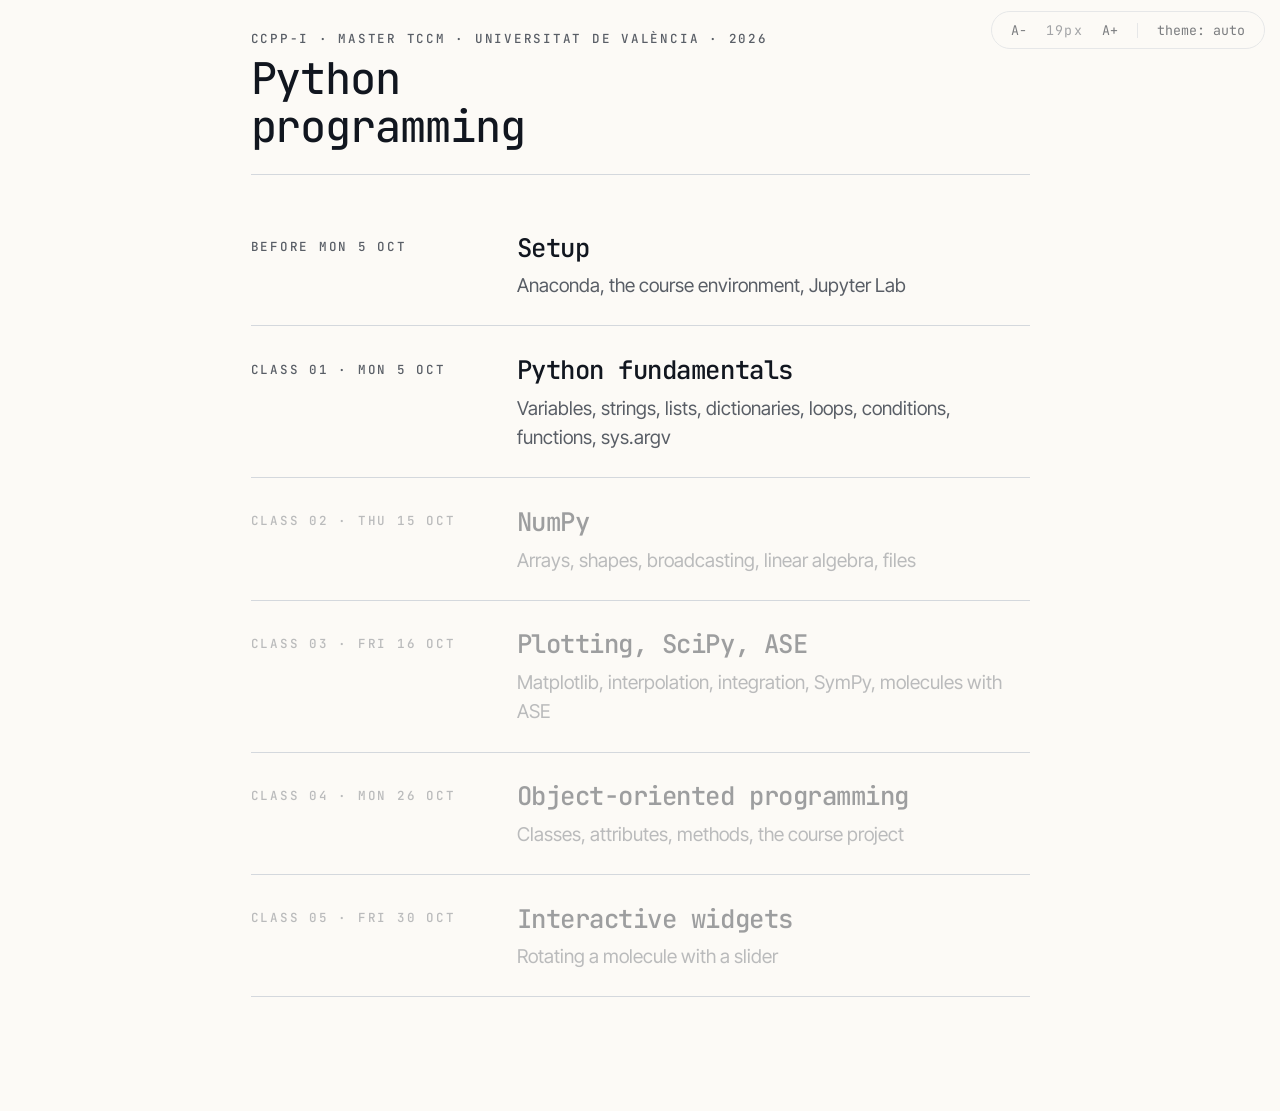
==== index.html @ 079d5b78 "CCPP-I course site: index, setup, class 1 explainer Co-Authored-By: Claude Opus 5.5 <noreply@anthrop" ====
<!doctype html>
<html lang="en">
<head>
<meta charset="utf-8">
<meta name="viewport" content="width=device-width, initial-scale=1">
<title>Python Programming Course</title>
<meta name="description" content="CCPP-I Python programming course, Master TCCM, Universitat de València: setup and class explainers.">
<link rel="preconnect" href="https://fonts.googleapis.com">
<link rel="preconnect" href="https://fonts.gstatic.com" crossorigin>
<link rel="stylesheet" href="https://fonts.googleapis.com/css2?family=Inter+Tight:wght@400;500;600&family=JetBrains+Mono:wght@400;500;600&display=swap">
<link rel="stylesheet" href="course.css">
<script src="course.js"></script>
</head>
<body>
<div class="toolbar">
  <button id="fs-minus" type="button" title="Smaller text">A−</button><span class="fs" id="fs-size">19px</span><button id="fs-plus" type="button" title="Larger text">A+</button>
  <span class="sep"></span>
  <button id="theme" type="button">theme: auto</button>
</div>

<main class="narrow">
<header class="doc">
  <div class="caption">CCPP-I · Master TCCM · Universitat de València · 2026</div>
  <h1>Python programming</h1>
</header>
<ul class="toc">
  <li><a href="setup.html"><span class="caption when">Before Mon 5 Oct</span><span class="title">Setup</span><span class="what">Anaconda, the course environment, Jupyter Lab</span></a></li>
  <li><a href="01_basics.html"><span class="caption when">Class 01 · Mon 5 Oct</span><span class="title">Python fundamentals</span><span class="what">Variables, strings, lists, dictionaries, loops, conditions, functions, sys.argv</span></a></li>
  <li><span class="soon" aria-disabled="true"><span class="caption when">Class 02 · Thu 15 Oct</span><span class="title">NumPy</span><span class="what">Arrays, shapes, broadcasting, linear algebra, files</span></span></li>
  <li><span class="soon" aria-disabled="true"><span class="caption when">Class 03 · Fri 16 Oct</span><span class="title">Plotting, SciPy, ASE</span><span class="what">Matplotlib, interpolation, integration, SymPy, molecules with ASE</span></span></li>
  <li><span class="soon" aria-disabled="true"><span class="caption when">Class 04 · Mon 26 Oct</span><span class="title">Object-oriented programming</span><span class="what">Classes, attributes, methods, the course project</span></span></li>
  <li><span class="soon" aria-disabled="true"><span class="caption when">Class 05 · Fri 30 Oct</span><span class="title">Interactive widgets</span><span class="what">Rotating a molecule with a slider</span></span></li>
</ul>
</main>
</body>
</html>
---- course.css ----
/* CCPP-I explainers: shared design. Projector-first: large type, one concept per section. */
/* Palette and type follow the IFFLab site (ifflab_web/assets/css/main.css): warm paper, blue-black ink,
   scientific teal, JetBrains Mono headings, Inter Tight body. */
:root {
  --sans: "Inter Tight", ui-sans-serif, system-ui, -apple-system, "Segoe UI", Roboto, sans-serif;
  --mono: "JetBrains Mono", ui-monospace, "SF Mono", Menlo, Consolas, monospace;
  --bg: oklch(0.985 0.006 85);
  --fg: oklch(0.20 0.02 260);
  --muted: oklch(0.48 0.015 260);
  --accent: oklch(0.52 0.12 200);
  --accent-bg: oklch(0.94 0.035 200);
  --border: oklch(0.88 0.008 260);
  --code-bg: oklch(0.955 0.006 260);
  --sel: #ffe08a;
  --sel-fg: oklch(0.20 0.02 260);
  --ok: #15803d;
  --bad: #c5221f;
  --bad-bg: #fce8e6;
  --badge-fg: #ffffff;
  --kw: oklch(0.50 0.20 295);
  --str: oklch(0.48 0.16 145);
  --num: oklch(0.55 0.18 40);
  --cmt: oklch(0.55 0.02 260);
  --fn: oklch(0.50 0.18 240);
  --c1: #fde2e4; --c2: #d7f0e2; --c3: #dbe8ff; --c4: #fff1c2;
  color-scheme: light;
}
@media (prefers-color-scheme: dark) {
  :root:not([data-theme="light"]) {
    --bg: oklch(0.145 0.015 260); --fg: oklch(0.94 0.008 85); --muted: oklch(0.65 0.015 260);
    --accent: oklch(0.72 0.09 200); --accent-bg: oklch(0.26 0.04 200);
    --border: oklch(0.27 0.012 260); --code-bg: oklch(0.19 0.014 260); --sel: #8a6d00; --sel-fg: #ffffff;
    --ok: #6ecf86; --bad: #f28b82; --bad-bg: #3a1d1b; --badge-fg: oklch(0.145 0.015 260);
    --kw: oklch(0.78 0.16 320); --str: oklch(0.78 0.14 145); --num: oklch(0.80 0.15 65); --cmt: oklch(0.62 0.02 260); --fn: oklch(0.78 0.14 240);
    --c1: #5a2a30; --c2: #214a33; --c3: #233b66; --c4: #5a4a10;
    color-scheme: dark;
  }
}
:root[data-theme="dark"] {
  --bg: oklch(0.145 0.015 260); --fg: oklch(0.94 0.008 85); --muted: oklch(0.65 0.015 260);
  --accent: oklch(0.72 0.09 200); --accent-bg: oklch(0.26 0.04 200);
  --border: oklch(0.27 0.012 260); --code-bg: oklch(0.19 0.014 260); --sel: #8a6d00; --sel-fg: #ffffff;
  --ok: #6ecf86; --bad: #f28b82; --bad-bg: #3a1d1b; --badge-fg: oklch(0.145 0.015 260);
  --kw: oklch(0.78 0.16 320); --str: oklch(0.78 0.14 145); --num: oklch(0.80 0.15 65); --cmt: oklch(0.62 0.02 260); --fn: oklch(0.78 0.14 240);
  --c1: #5a2a30; --c2: #214a33; --c3: #233b66; --c4: #5a4a10;
  color-scheme: dark;
}

* { box-sizing: border-box; }
html { scroll-behavior: smooth; font-size: 19px; }
body {
  margin: 0;
  background: var(--bg);
  color: var(--fg);
  font: 1rem/1.55 var(--sans);
  -webkit-font-smoothing: antialiased;
}
a { color: var(--accent); text-underline-offset: 3px; }
::selection { background: var(--accent); color: var(--bg); }
h1, h2 { font-family: var(--mono); font-weight: 500; letter-spacing: -0.018em; }
/* "§ 01" mono caption: the IFFLab signature label */
.caption, .out .label, .state .label, .card h4 { font-family: var(--mono); font-size: .66rem; letter-spacing: .14em; text-transform: uppercase; color: var(--muted); font-weight: 500; }
code, pre, .mono { font-family: var(--mono); }
/* students must see the characters they type: no != → ≠ ligatures */
* { font-variant-ligatures: none; }
code { background: var(--code-bg); padding: .05em .35em; border-radius: 4px; font-size: .92em; }
.muted { color: var(--muted); }

/* layout: single column + fixed toolbar */
.toolbar {
  position: fixed; top: .6rem; right: .8rem; z-index: 10;
  display: flex; gap: .4rem; align-items: center;
  background: var(--bg); border: 1px solid var(--border); border-radius: 999px; padding: .2rem .4rem;
  font-family: var(--mono); font-size: .7rem; letter-spacing: .1em; text-transform: uppercase;
  opacity: .55; transition: opacity .15s;
}
.toolbar:hover { opacity: 1; }
.toolbar button {
  background: none; color: var(--fg); border: 0; border-radius: 999px; padding: .2rem .6rem;
  font: inherit; cursor: pointer;
}
.toolbar button:hover { color: var(--accent); background: var(--accent-bg); }
.toolbar .sep { width: 1px; height: 1.1em; background: var(--border); }
.toolbar select {
  font: inherit; text-transform: none; letter-spacing: 0; color: var(--fg); background: var(--bg); border: 0; border-radius: 999px;
  padding: .2rem .4rem; max-width: 12rem; cursor: pointer;
}
.toolbar select:hover { color: var(--accent); background: var(--accent-bg); }
.toolbar .fs { font-family: var(--mono); text-transform: none; color: var(--muted); min-width: 2.2em; text-align: center; }
kbd { font: inherit; font-size: .85em; border: 1px solid var(--border); border-bottom-width: 2px; border-radius: 4px; padding: 0 .35em; }

main { max-width: 66rem; margin: 0 auto; padding: 1.5rem 2.5rem 6rem; }
header.doc { padding-bottom: 1rem; border-bottom: 1px solid var(--border); margin-bottom: 1rem; }
header.doc h1 { font-size: 2.3rem; font-weight: 450; letter-spacing: -0.025em; margin: .3rem 0 .3rem; line-height: 1.1; }
header.doc p { margin: 0; color: var(--muted); }
header.doc .keys { font-size: .75rem; margin-top: .4rem; }

section.step { padding: 2.2rem 0 2.6rem; border-bottom: 1px solid var(--border); scroll-margin-top: 1rem; }
section.step:last-child { border-bottom: 0; }
main { counter-reset: sec; }
section.step h2 { font-size: 1.45rem; margin: 0 0 .5rem; line-height: 1.25; }
@media (max-width: 110rem) { header.doc h1, section.step h2, section.pause h2 { padding-right: 21rem; } }
section.step h2::before { counter-increment: sec; content: "§ " counter(sec, decimal-leading-zero); display: block; margin-bottom: .35rem; font-size: .66rem; letter-spacing: .14em; color: var(--accent); font-weight: 500; }
section.step h2 code { font-size: .9em; }
section.step h3 { font-size: 1.05rem; margin: 1.4rem 0 .4rem; color: var(--muted); font-weight: 600; }
section.step p { margin: .3rem 0 .8rem; max-width: 62ch; }
section.step p.lead { color: var(--muted); }

section.pause { padding: 1.6rem 0 2rem; border-bottom: 1px solid var(--border); scroll-margin-top: 1rem; }
section.pause .phead { display: flex; align-items: center; gap: .8rem; flex-wrap: wrap; margin-bottom: .6rem; }
section.pause .mark { font-size: 1.5rem; }
section.pause h2 { font-size: 1.3rem; margin: 0; }
section.pause .phead .muted { font-size: .85rem; }
section.pause .ex { border-left: 3px solid var(--accent); padding: .2rem 0 .2rem 1.1rem; margin: .8rem 0; }
section.pause .ex h3 { font-size: 1rem; margin: 0 0 .3rem; font-weight: 600; }
section.pause .ex p, section.pause .ex li { max-width: 70ch; margin: .25rem 0; }
section.pause .ex ol { margin: .2rem 0 .4rem; padding-left: 1.4rem; }
section.pause .ex pre.code { margin: .4rem 0 .6rem; }
section.pause .ex pre.out { margin: .3rem 0 .4rem; }

/* code blocks */
pre.code {
  background: var(--code-bg); border: 1px solid var(--border); border-radius: 8px;
  padding: .7rem 1rem; margin: .6rem 0 .8rem; line-height: 1.5; overflow-x: auto; font-size: .95rem;
  white-space: pre; tab-size: 4;
}
pre.code .ln { display: inline-block; width: 2em; color: var(--muted); text-align: right; margin-right: 1em; user-select: none; font-size: .8em; }
pre.code .line { display: block; padding: 0 .4rem; margin: 0 -.4rem; border-radius: 4px; }
pre.code .line.cur { background: var(--sel); color: var(--sel-fg); }
pre.code .line.cur .kw, pre.code .line.cur .str, pre.code .line.cur .num, pre.code .line.cur .cmt, pre.code .line.cur .fn, pre.code .line.cur .ln { color: inherit; }
.kw { color: var(--kw); } .str { color: var(--str); } .num { color: var(--num); } .cmt { color: var(--cmt); font-style: italic; } .fn { color: var(--fn); }
pre.out, .out {
  font-family: var(--mono); font-size: .85rem;
  background: none; border-left: 3px solid var(--border); padding: .2rem .8rem; margin: .2rem 0 .6rem; white-space: pre-wrap; min-height: 1.4em;
}
.out .err { color: var(--bad); }
.out .label, .state .label { display: block; line-height: 1.6; }

/* generic visualization area */
.viz { display: grid; gap: 1rem; margin: .8rem 0; }
.viz.cols { grid-template-columns: minmax(0, 1.2fr) minmax(0, 1fr); align-items: start; }
.viz.cols3 { grid-template-columns: repeat(3, minmax(0, 1fr)); }
.viz.cols.loopvs { grid-template-columns: minmax(0, 2fr) minmax(0, 3fr); }
pre.code.wrap { white-space: pre-wrap; overflow-wrap: anywhere; }
.card { border: 1px solid var(--border); border-radius: 8px; padding: .8rem 1rem; }
.card h4 { margin: 0 0 .4rem; }

/* controls */
.controls { display: flex; flex-wrap: wrap; gap: .6rem 1.2rem; align-items: center; margin: .4rem 0; font-size: .9rem; }
.controls label { display: inline-flex; align-items: center; gap: .5rem; }
.controls label output, .controls .val { font-family: var(--mono); min-width: 2.5ch; color: var(--accent); }
input[type=range] { accent-color: var(--accent); width: 9rem; }
.controls label.off { color: var(--muted); }
.controls label.off output, .controls label.off input[type=range] { opacity: .35; }
.controls label.off output { color: var(--muted); }
input[type=checkbox] { accent-color: var(--accent); margin: 0; }
select, input[type=text] { font: inherit; font-size: .9rem; color: var(--fg); background: var(--bg); border: 1px solid var(--border); border-radius: 6px; padding: .2rem .5rem; }
input.mono { font-family: var(--mono); }
button.btn, .ops button {
  font: inherit; font-size: .85rem; color: var(--fg); background: var(--bg); border: 1px solid var(--border);
  border-radius: 6px; padding: .25rem .7rem; cursor: pointer;
}
button.btn:hover, .ops button:hover { border-color: var(--accent); color: var(--accent); }
button.btn:disabled { opacity: .4; cursor: default; }
.seg { display: inline-flex; border: 1px solid var(--border); border-radius: 6px; overflow: hidden; }
.seg button { font: inherit; font-size: .85rem; border: 0; background: none; color: var(--fg); padding: .25rem .7rem; cursor: pointer; }
.seg button + button { border-left: 1px solid var(--border); }
.seg button.on { background: var(--accent); color: var(--bg); }

/* cells: characters, list items, argv words */
.cells { display: flex; flex-wrap: wrap; gap: .3rem; align-items: flex-end; }
.cellcol { display: grid; grid-template-rows: auto auto auto; justify-items: center; gap: .15rem; }
.cell {
  font-family: var(--mono); font-size: 1.05rem;
  min-width: 2.4em; height: 2.4em; padding: 0 .5em; display: grid; place-items: center;
  border: 1px solid var(--border); border-radius: 6px; background: var(--code-bg); position: relative;
  transition: background .15s, transform .15s;
}
.cell.sel { background: var(--sel); color: var(--sel-fg); border-color: transparent; }
.cell.dim { opacity: .35; }
.cell.bad { border-color: var(--bad); color: var(--bad); border-style: dashed; }
.cell.new { outline: 2px solid var(--ok); outline-offset: 1px; }
.cell.ghost { border-style: dashed; background: none; color: var(--muted); }
.cell .ord { position: absolute; top: -.6em; right: -.4em; background: var(--accent); color: var(--bg); font-size: .6rem; border-radius: 999px; padding: 0 .4em; line-height: 1.5; }
.idx { font-family: var(--mono); font-size: .72rem; color: var(--muted); }
.idx.neg { color: var(--muted); opacity: .75; }
.idx.hot { color: var(--accent); font-weight: 600; opacity: 1; }
.bracket { font-family: var(--mono); font-size: 1.4rem; color: var(--muted); align-self: center; }

/* result line */
.result { font-family: var(--mono); font-size: 1rem; margin: .6rem 0 0; white-space: pre-wrap; }
.result .arrow { color: var(--muted); margin: 0 .5em; }
.result .err { color: var(--bad); }

/* tracer */
.tracer { display: grid; grid-template-columns: minmax(0, 1.15fr) minmax(0, 1fr); gap: 1rem; align-items: start; }
.tracer pre.code { margin: 0; }
.tracer .side { display: grid; gap: .7rem; }
.state { border: 1px solid var(--border); border-radius: 8px; padding: .6rem .8rem; }
.state .frame { margin-bottom: .5rem; }
.state .frame:last-child { margin-bottom: 0; }
.state .frame.fn { border-left: 3px solid var(--accent); padding-left: .6rem; margin-left: .2rem; }
.state .frame .fname { font-size: .72rem; color: var(--accent); font-family: var(--mono); }
.state .vars { display: flex; flex-wrap: wrap; gap: .35rem .6rem; margin-top: .2rem; }
.state .var { font-family: var(--mono); font-size: .9rem; background: var(--code-bg); border-radius: 6px; padding: .1em .5em; border: 1px solid transparent; }
.state .var.changed { border-color: var(--accent); background: var(--accent-bg); }
.state .var.ret { color: var(--ok); }
.state .empty { color: var(--muted); font-size: .85rem; }
.tracer .left { display: grid; gap: .6rem; align-content: start; }
.tracer .ctl { display: flex; align-items: center; gap: .4rem; font-size: .85rem; flex-wrap: wrap; }
.tracer .ctl .pos { color: var(--muted); font-family: var(--mono); margin-left: .4rem; }
.tracer .ctl .note { flex-basis: 100%; color: var(--fg); font-size: .9rem; min-height: 1.4em; }
.tracer .ctl .note:empty { display: none; }

/* names -> objects diagram */
.objdiag { position: relative; display: grid; grid-template-columns: auto 1fr; gap: 4.5rem; align-items: start; min-height: 6rem; }
.objdiag .names, .objdiag .objs { display: grid; gap: .6rem; }
.objdiag .name { font-family: var(--mono); border: 1px solid var(--border); border-radius: 6px; padding: .2rem .7rem; background: var(--bg); justify-self: start; }
.objdiag .obj { font-family: var(--mono); border: 1px solid var(--accent); border-radius: 8px; padding: .3rem .8rem; background: var(--accent-bg); justify-self: start; position: relative; }
.objdiag .obj .otype { position: absolute; top: -.75em; left: .6em; font-size: .6rem; background: var(--bg); color: var(--accent); padding: 0 .3em; font-family: inherit; }
.objdiag .obj.changed { outline: 2px solid var(--ok); }
.objdiag svg { position: absolute; inset: 0; width: 100%; height: 100%; pointer-events: none; overflow: visible; }
.objdiag svg path { fill: none; stroke: var(--muted); stroke-width: 1.5; }
.objdiag svg path.hot { stroke: var(--accent); stroke-width: 2; }

/* ops widget */
.ops { display: grid; gap: .3rem; align-content: start; }
.ops button { text-align: left; font-family: var(--mono); font-size: .9rem; white-space: pre-wrap; }
.ops button.on { border-color: var(--accent); background: var(--accent-bg); }
.ops button.done { color: var(--muted); }

/* dict */
.dict { display: grid; grid-template-columns: auto auto 1fr; gap: .35rem .8rem; align-items: center; font-family: var(--mono); font-size: .95rem; }
.dict .k, .dict .v { border: 1px solid var(--border); border-radius: 6px; padding: .15rem .6rem; background: var(--code-bg); justify-self: start; }
.dict .k { color: var(--str); }
.dict .ar { color: var(--muted); }
.dict .k.sel, .dict .v.sel { background: var(--sel); color: var(--sel-fg); border-color: transparent; }
.dict .k.new, .dict .v.new { outline: 2px solid var(--ok); }
.dict .k.gone, .dict .v.gone { opacity: .3; text-decoration: line-through; }

/* tooltips / hover reveals */
[data-tip] { position: relative; border-bottom: 1px dotted var(--accent); cursor: help; }
[data-tip]:hover::after {
  content: attr(data-tip); position: absolute; left: 0; top: 100%; z-index: 5; margin-top: .3rem;
  background: var(--fg); color: var(--bg); font: .8rem/1.4 var(--sans);
  padding: .35rem .6rem; border-radius: 6px; white-space: pre-line; width: max-content; max-width: 28rem;
}
.reveal { color: transparent; background: var(--code-bg); border-radius: 4px; transition: color .15s; cursor: pointer; }
.reveal:hover, .reveal.open { color: inherit; }

/* colour-coded parts (comprehensions, bindings) */
.g1 { background: var(--c1); border-radius: 4px; padding: 0 .15em; }
.g2 { background: var(--c2); border-radius: 4px; padding: 0 .15em; }
.g3 { background: var(--c3); border-radius: 4px; padding: 0 .15em; }
.g4 { background: var(--c4); border-radius: 4px; padding: 0 .15em; }
.grp.hot { outline: 2px solid var(--accent); }
.grp.cold { opacity: .35; }

/* flow (if/elif/else) */
.flow .line { display: flex; flex-wrap: wrap; align-items: center; gap: .4rem .8rem; }
.flow .badge { font: 600 .7rem/1.5 var(--sans); border-radius: 999px; padding: 0 .55em; }
.badge.t { background: var(--ok); color: var(--badge-fg); } .badge.f { background: var(--bad); color: var(--badge-fg); } .badge.skip { background: var(--border); color: var(--muted); }
.badge.type { background: var(--accent-bg); color: var(--accent); font: 600 .7rem/1.6 var(--sans); border-radius: 999px; padding: 0 .55em; vertical-align: middle; margin-left: .4em; }

/* dots for // and % */
.dots { display: grid; gap: .3rem; justify-content: start; }
.dots .row { display: flex; gap: .3rem; }
.dot { width: 1rem; height: 1rem; border-radius: 50%; background: var(--accent); opacity: .85; }
.dot.rem { background: var(--sel); border: 1px solid var(--num); }
.dots .row.rem { padding-top: .3rem; }

/* binder (arguments -> parameters) */
.binder .params { display: flex; flex-wrap: wrap; gap: .6rem; margin: .6rem 0; }
.binder .param { border: 1px solid var(--border); border-radius: 8px; padding: .3rem .7rem; font-family: var(--mono); font-size: .95rem; min-width: 6em; }
.binder .param .pn { font-size: .7rem; color: var(--muted); display: block; font-family: var(--sans); }
.binder .param.def { border-style: dashed; color: var(--muted); }
.binder .param.hot { border-color: var(--accent); background: var(--accent-bg); color: inherit; }
.binder .param.miss { border-color: var(--bad); color: var(--bad); }

/* terminal */
.term { background: #0f1115; color: #d8dee9; border-radius: 8px; padding: .8rem 1rem; font-family: var(--mono); font-size: .95rem; }
.term .prompt { color: #88c0d0; }
.term input { background: none; border: 0; color: inherit; font: inherit; width: 70%; outline: none; }

/* file box */
.file { border: 1px solid var(--border); border-radius: 8px; padding: .5rem .8rem; font-family: var(--mono); font-size: .9rem; white-space: pre; position: relative; }
.file .fname { position: absolute; top: -.75em; left: .6em; font-size: .65rem; background: var(--bg); color: var(--muted); padding: 0 .3em; font-family: var(--sans); }
.file .nl { color: var(--accent); opacity: .7; }
.file .ln { color: var(--muted); font-size: .8em; margin-right: 1em; }

/* home link in the toolbar */
.toolbar a.home { display: flex; align-items: center; color: var(--fg); padding: .2rem .45rem; border-radius: 999px; }
.toolbar a.home:hover { color: var(--accent); background: var(--accent-bg); }
.toolbar a.home svg { width: 1.05rem; height: 1.05rem; }

/* index page: list of setup + classes */
.toc { list-style: none; padding: 0; margin: 1.5rem 0 0; }
.toc li { border-bottom: 1px solid var(--border); }
.toc a, .toc .soon { display: grid; grid-template-columns: 12.5rem minmax(0, 1fr); gap: .15rem 1.5rem; padding: 1.3rem 0; color: inherit; text-decoration: none; }
.toc .when { grid-row: span 2; padding-top: .45rem; }
.toc .title { font-family: var(--mono); font-size: 1.35rem; font-weight: 500; letter-spacing: -0.018em; }
.toc .what { color: var(--muted); }
.toc a:hover .title { color: var(--accent); }
.toc .soon { opacity: .4; cursor: default; }

/* reading pages (setup): narrower column, numbered steps, notes, tables, folds */
main.narrow { max-width: 46rem; }
pre.code code { background: none; padding: 0; font-size: inherit; }
ol.steps { counter-reset: st; list-style: none; padding-left: 0; }
ol.steps > li { counter-increment: st; position: relative; padding-left: 2.6rem; margin: 1.4rem 0; }
ol.steps > li::before {
  content: counter(st); position: absolute; left: 0; top: .05rem; width: 1.8rem; height: 1.8rem; border-radius: 50%;
  border: 1.5px solid var(--accent); color: var(--accent); display: grid; place-items: center; font: 500 .85rem var(--mono);
}
ol.steps > li > strong { display: block; margin-bottom: .2rem; }
.note { background: var(--accent-bg); border-left: 3px solid var(--accent); padding: .5rem .9rem; margin: 1rem 0; border-radius: 0 6px 6px 0; }
.note p { margin: .3rem 0; }
table.plain { border-collapse: collapse; width: 100%; margin: .8rem 0 1.2rem; font-size: .95em; }
table.plain th, table.plain td { text-align: left; padding: .45rem .6rem; border-bottom: 1px solid var(--border); vertical-align: top; }
table.plain th { font-family: var(--mono); font-size: .66rem; letter-spacing: .14em; text-transform: uppercase; color: var(--muted); font-weight: 500; }
details { margin: .6rem 0; }
summary { cursor: pointer; font-weight: 600; }
footer.doc { margin-top: 2rem; color: var(--muted); font-size: .9em; }

@media (max-width: 900px) {
  main { padding: 1rem 16px 4rem; }
  .viz.cols, .viz.cols3, .tracer { grid-template-columns: 1fr; }
  html { font-size: 17px; }
  .toc a, .toc .soon { grid-template-columns: 1fr; }
  .toc .when { grid-row: auto; padding-top: 0; }
}
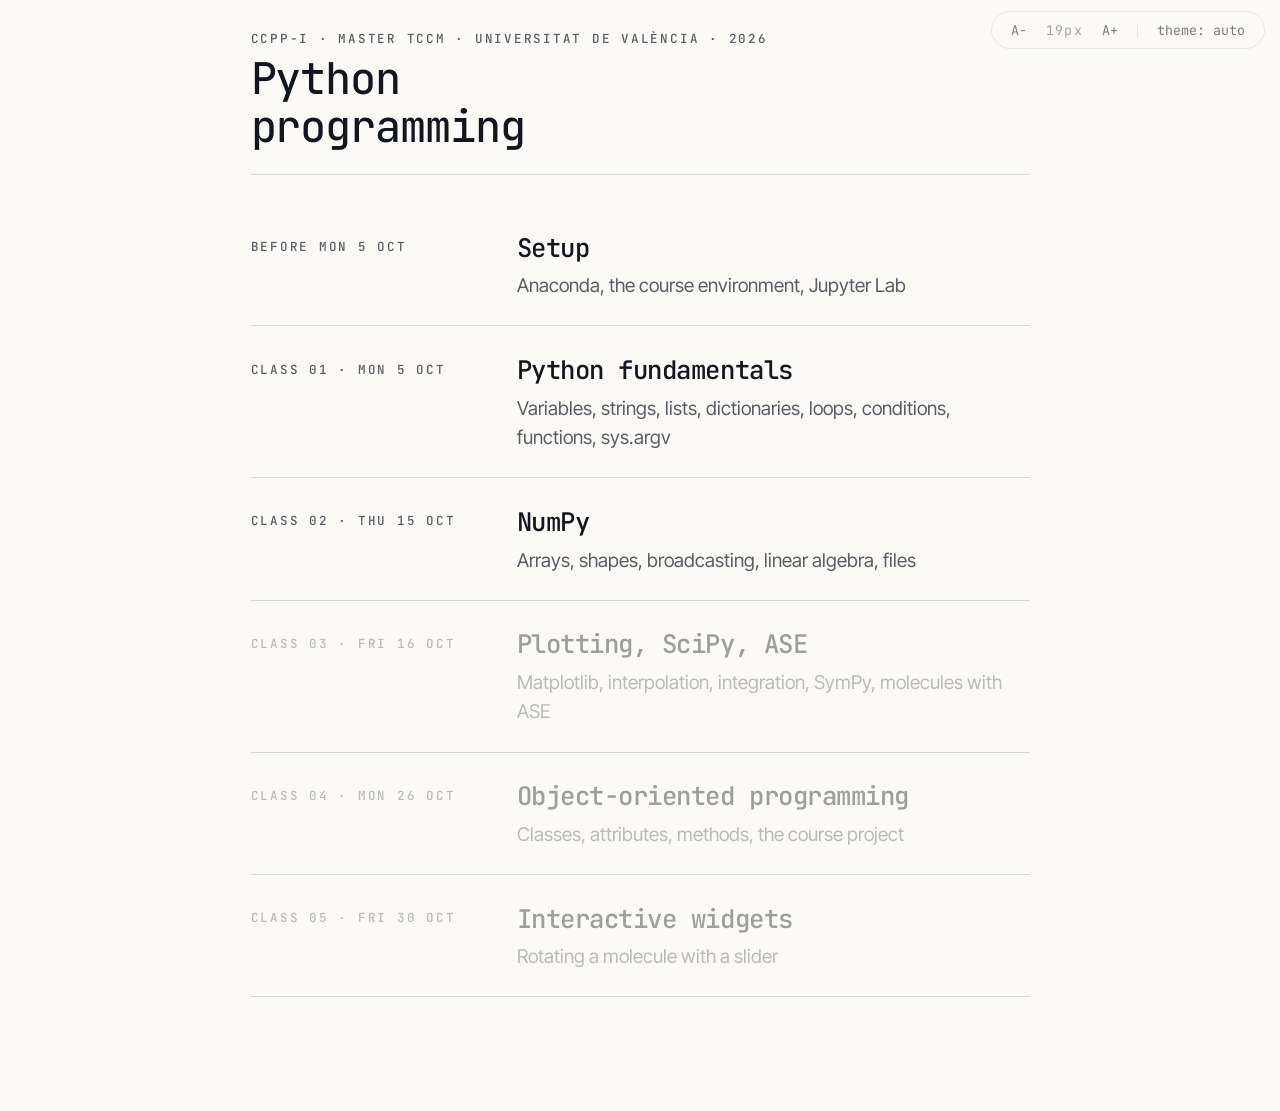
==== commit cd4b57b3: "Add Class 02 NumPy explainer Co-Authored-By: Claude Opus 5.5 <noreply@anthropic.com>" ====
--- a/index.html
+++ b/index.html
@@ -26,7 +26,7 @@
 <ul class="toc">
   <li><a href="setup.html"><span class="caption when">Before Mon 5 Oct</span><span class="title">Setup</span><span class="what">Anaconda, the course environment, Jupyter Lab</span></a></li>
   <li><a href="01_basics.html"><span class="caption when">Class 01 · Mon 5 Oct</span><span class="title">Python fundamentals</span><span class="what">Variables, strings, lists, dictionaries, loops, conditions, functions, sys.argv</span></a></li>
-  <li><span class="soon" aria-disabled="true"><span class="caption when">Class 02 · Thu 15 Oct</span><span class="title">NumPy</span><span class="what">Arrays, shapes, broadcasting, linear algebra, files</span></span></li>
+  <li><a href="02_numpy.html"><span class="caption when">Class 02 · Thu 15 Oct</span><span class="title">NumPy</span><span class="what">Arrays, shapes, broadcasting, linear algebra, files</span></a></li>
   <li><span class="soon" aria-disabled="true"><span class="caption when">Class 03 · Fri 16 Oct</span><span class="title">Plotting, SciPy, ASE</span><span class="what">Matplotlib, interpolation, integration, SymPy, molecules with ASE</span></span></li>
   <li><span class="soon" aria-disabled="true"><span class="caption when">Class 04 · Mon 26 Oct</span><span class="title">Object-oriented programming</span><span class="what">Classes, attributes, methods, the course project</span></span></li>
   <li><span class="soon" aria-disabled="true"><span class="caption when">Class 05 · Fri 30 Oct</span><span class="title">Interactive widgets</span><span class="what">Rotating a molecule with a slider</span></span></li>
--- a/course.css
+++ b/course.css
@@ -22,7 +22,7 @@
   --num: oklch(0.55 0.18 40);
   --cmt: oklch(0.55 0.02 260);
   --fn: oklch(0.50 0.18 240);
-  --c1: #fde2e4; --c2: #d7f0e2; --c3: #dbe8ff; --c4: #fff1c2;
+  --ruler: #e8590c; --c1: #fde2e4; --c2: #d7f0e2; --c3: #dbe8ff; --c4: #fff1c2;
   color-scheme: light;
 }
 @media (prefers-color-scheme: dark) {
@@ -32,7 +32,7 @@
     --border: oklch(0.27 0.012 260); --code-bg: oklch(0.19 0.014 260); --sel: #8a6d00; --sel-fg: #ffffff;
     --ok: #6ecf86; --bad: #f28b82; --bad-bg: #3a1d1b; --badge-fg: oklch(0.145 0.015 260);
     --kw: oklch(0.78 0.16 320); --str: oklch(0.78 0.14 145); --num: oklch(0.80 0.15 65); --cmt: oklch(0.62 0.02 260); --fn: oklch(0.78 0.14 240);
-    --c1: #5a2a30; --c2: #214a33; --c3: #233b66; --c4: #5a4a10;
+    --ruler: #ffd43b; --c1: #5a2a30; --c2: #214a33; --c3: #233b66; --c4: #5a4a10;
     color-scheme: dark;
   }
 }
@@ -42,7 +42,7 @@
   --border: oklch(0.27 0.012 260); --code-bg: oklch(0.19 0.014 260); --sel: #8a6d00; --sel-fg: #ffffff;
   --ok: #6ecf86; --bad: #f28b82; --bad-bg: #3a1d1b; --badge-fg: oklch(0.145 0.015 260);
   --kw: oklch(0.78 0.16 320); --str: oklch(0.78 0.14 145); --num: oklch(0.80 0.15 65); --cmt: oklch(0.62 0.02 260); --fn: oklch(0.78 0.14 240);
-  --c1: #5a2a30; --c2: #214a33; --c3: #233b66; --c4: #5a4a10;
+  --ruler: #ffd43b; --c1: #5a2a30; --c2: #214a33; --c3: #233b66; --c4: #5a4a10;
   color-scheme: dark;
 }
 
@@ -322,6 +322,44 @@
 summary { cursor: pointer; font-weight: 600; }
 footer.doc { margin-top: 2rem; color: var(--muted); font-size: .9em; }
 
+/* arrays (NumPy): 2-D grids of cells, broadcasting */
+.grid { display: inline-grid; gap: .25rem; }
+.grid .cell { min-width: 2.6em; height: 2.2em; }
+.grid .cell.copy { border-style: dashed; background: none; color: var(--muted); }
+.grid .cell.hot { outline: 2px solid var(--accent); outline-offset: 1px; }
+.grid .cell.res { background: var(--accent-bg); border-color: var(--accent); }
+.grid .cell.v3 { min-width: 0; font-size: .7rem; height: 2.4em; padding: 0 .3em; white-space: pre; line-height: 1.15; }
+.grid .cell.bond { background: var(--c2); }
+.arr { display: inline-grid; gap: .3rem; justify-items: start; align-content: start; }
+.arr .shape { font-family: var(--mono); font-size: .72rem; color: var(--muted); }
+.arr .shape b { color: var(--accent); font-weight: 600; }
+.eq { display: flex; flex-wrap: wrap; gap: .8rem 1.2rem; align-items: center; margin: .6rem 0; }
+.eq .opsym { font-family: var(--mono); font-size: 1.4rem; color: var(--muted); }
+.blocks { display: flex; gap: 1rem; flex-wrap: wrap; align-items: start; }
+.mol-wrap { display: grid; grid-template-columns: auto minmax(0, 1fr); gap: 1rem; align-items: start; margin-top: .8rem; }
+.mol { position: sticky; top: 3.5rem; }
+.mol svg { width: 15rem; display: block; font-family: var(--mono); }
+.mol .bnd { stroke: var(--muted); stroke-width: .06; }
+.mol .pair { stroke: var(--ruler); stroke-width: .07; stroke-dasharray: .14 .09; }
+.mol .plab { font-size: .32px; fill: var(--ruler); font-weight: 600; text-anchor: middle; white-space: pre; }
+.mol .atom circle { fill: var(--bg); stroke: var(--fg); stroke-width: .04; }
+.mol .atom text { font-size: .19px; fill: var(--fg); text-anchor: middle; dominant-baseline: central; }
+.mol .atom.off { opacity: .25; }
+.mol .atom.C circle { fill: #4caf50; } .mol .atom.N circle { fill: #3f6fd8; } .mol .atom.H circle { fill: #b8b8b8; }
+.mol .atom.C text, .mol .atom.H text { fill: #111; } .mol .atom.N text { fill: #fff; }
+.mol .atom.hot circle { stroke: #ffd43b; stroke-width: .1; }
+.shapes { display: inline-grid; grid-template-columns: auto repeat(3, 2.6em); gap: .25rem .3rem; font-family: var(--mono); font-size: .95rem; align-items: center; }
+.shapes .nm { color: var(--muted); padding-right: .6rem; font-size: .85rem; }
+.shapes .d { text-align: center; border-radius: 4px; padding: .05em 0; }
+.shapes .d.pad { color: var(--muted); border: 1px dashed var(--muted); }
+.seg.code button { font-family: var(--mono); }
+.shapes .d.ok { background: var(--c2); }
+.shapes .d.st { background: var(--c4); }
+.shapes .d.bad { background: var(--bad-bg); color: var(--bad); }
+.shapes .rule { grid-column: 1 / -1; border-top: 1px solid var(--border); }
+.legend { display: flex; flex-wrap: wrap; gap: .3rem 1rem; font-size: .8rem; color: var(--muted); margin: .4rem 0; }
+.legend i { display: inline-block; width: .9em; height: .9em; border-radius: 3px; vertical-align: -.1em; margin-right: .3em; }
+
 @media (max-width: 900px) {
   main { padding: 1rem 16px 4rem; }
   .viz.cols, .viz.cols3, .tracer { grid-template-columns: 1fr; }
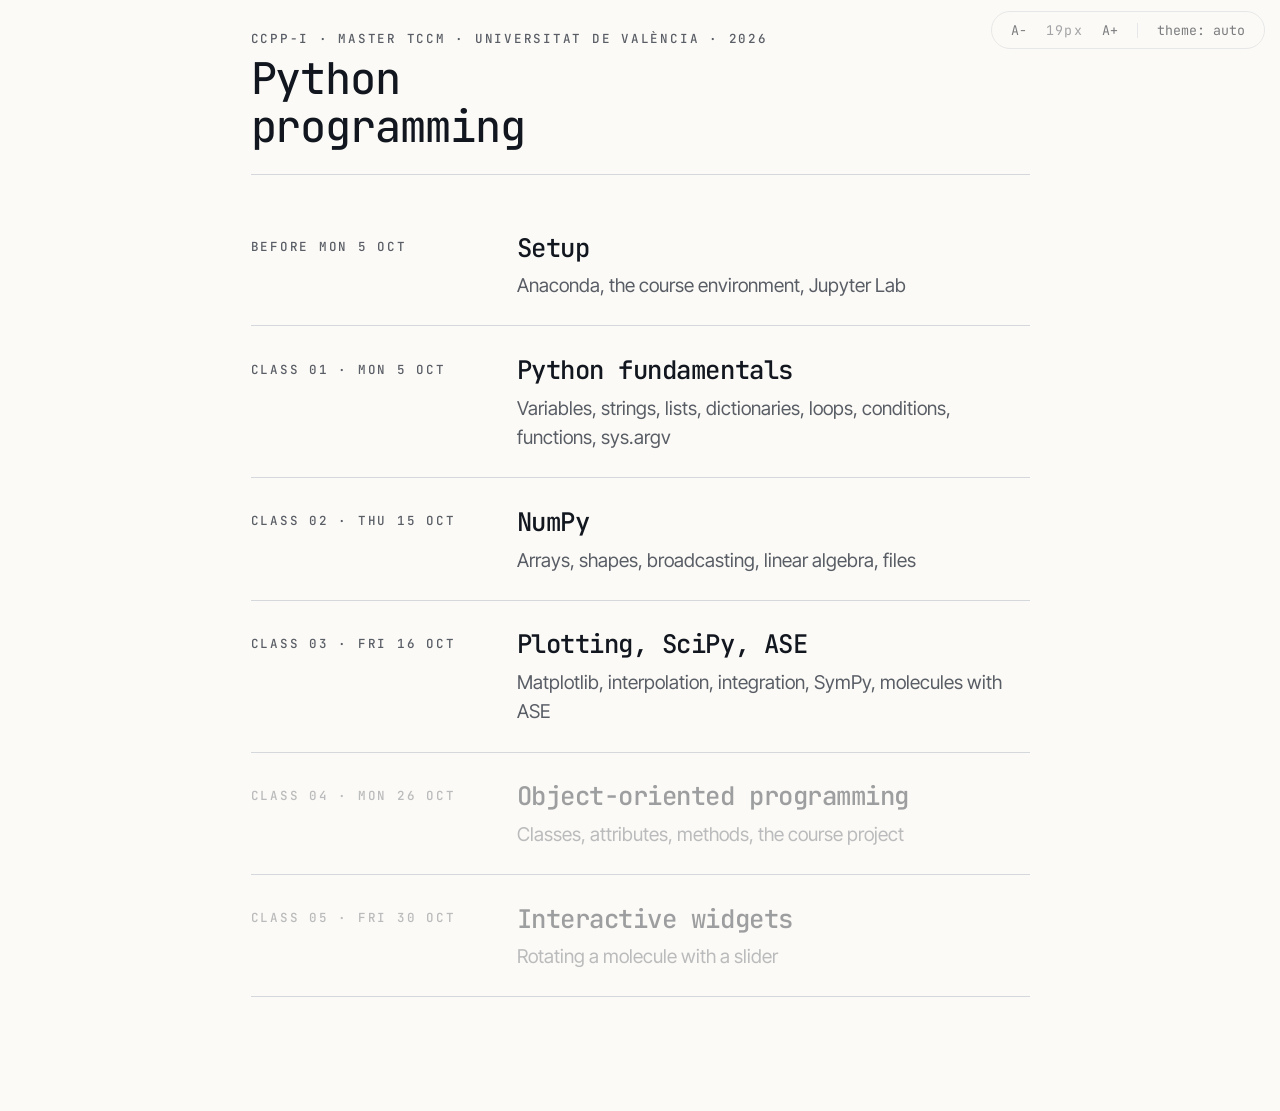
==== commit 44108756: "Add Class 03 page: plotting, SciPy, SymPy, ASE Co-Authored-By: Claude Opus 5.5 <noreply@anthropic.co" ====
--- a/index.html
+++ b/index.html
@@ -27,7 +27,7 @@
   <li><a href="setup.html"><span class="caption when">Before Mon 5 Oct</span><span class="title">Setup</span><span class="what">Anaconda, the course environment, Jupyter Lab</span></a></li>
   <li><a href="01_basics.html"><span class="caption when">Class 01 · Mon 5 Oct</span><span class="title">Python fundamentals</span><span class="what">Variables, strings, lists, dictionaries, loops, conditions, functions, sys.argv</span></a></li>
   <li><a href="02_numpy.html"><span class="caption when">Class 02 · Thu 15 Oct</span><span class="title">NumPy</span><span class="what">Arrays, shapes, broadcasting, linear algebra, files</span></a></li>
-  <li><span class="soon" aria-disabled="true"><span class="caption when">Class 03 · Fri 16 Oct</span><span class="title">Plotting, SciPy, ASE</span><span class="what">Matplotlib, interpolation, integration, SymPy, molecules with ASE</span></span></li>
+  <li><a href="03_plotting_scipy.html"><span class="caption when">Class 03 · Fri 16 Oct</span><span class="title">Plotting, SciPy, ASE</span><span class="what">Matplotlib, interpolation, integration, SymPy, molecules with ASE</span></a></li>
   <li><span class="soon" aria-disabled="true"><span class="caption when">Class 04 · Mon 26 Oct</span><span class="title">Object-oriented programming</span><span class="what">Classes, attributes, methods, the course project</span></span></li>
   <li><span class="soon" aria-disabled="true"><span class="caption when">Class 05 · Fri 30 Oct</span><span class="title">Interactive widgets</span><span class="what">Rotating a molecule with a slider</span></span></li>
 </ul>
--- a/course.css
+++ b/course.css
@@ -360,6 +360,30 @@
 .legend { display: flex; flex-wrap: wrap; gap: .3rem 1rem; font-size: .8rem; color: var(--muted); margin: .4rem 0; }
 .legend i { display: inline-block; width: .9em; height: .9em; border-radius: 3px; vertical-align: -.1em; margin-right: .3em; }
 
+/* matplotlib-like figures (Class 03): white like a Jupyter output in both themes */
+.mpl { display: block; width: 100%; max-width: 32rem; background: #fff; border: 1px solid var(--border); border-radius: 6px; font-family: "DejaVu Sans", Verdana, var(--sans); }
+.mpl text { fill: #000; font-size: 11px; }
+.mpl .ttl { font-size: 13px; }
+.mpl .mi { font-style: italic; }
+.mpl .ax, .mpl .tk { fill: none; stroke: #000; stroke-width: .8; }
+.mpl .legbox { fill: #fff; fill-opacity: .85; stroke: #ccc; }
+.mpl .hl { stroke: #e8590c; stroke-width: 2.5; fill: none; }
+.mpl.wide { max-width: 44rem; }
+.figs { display: flex; flex-wrap: wrap; gap: 1rem; align-items: start; }
+.figs .mpl { width: 24rem; max-width: 100%; }
+section.pause .ex .mpl { max-width: 24rem; margin: .4rem 0; }
+.ops button.off { color: var(--muted); text-decoration: line-through; }
+.term pre { margin: .4rem 0 0; font: inherit; white-space: pre-wrap; }
+.term .err { color: #f28b82; }
+.term .exit { color: #88c0d0; font-size: .8em; }
+.term input { border-bottom: 1px dashed #4c566a; }
+.inch { border: 2px solid var(--accent); border-radius: 3px; display: grid; place-items: center; font-family: var(--mono); font-size: .8rem; color: var(--muted); background: var(--accent-bg); }
+.axgrid { display: inline-grid; gap: .5rem; padding: .5rem; border: 2px solid var(--accent); border-radius: 6px; }
+.axgrid .axcell { border: 1px solid var(--fg); background: var(--bg); font-family: var(--mono); font-size: .85rem; display: grid; place-items: center; min-width: 6.5rem; height: 4rem; }
+.axgrid .axcell.hot { background: var(--sel); color: var(--sel-fg); }
+.mol3d svg { display: block; width: 100%; max-width: 30rem; background: #fff; border: 1px solid var(--border); border-radius: 6px; cursor: grab; touch-action: none; user-select: none; }
+.mol3d text { font-family: var(--mono); }
+
 @media (max-width: 900px) {
   main { padding: 1rem 16px 4rem; }
   .viz.cols, .viz.cols3, .tracer { grid-template-columns: 1fr; }
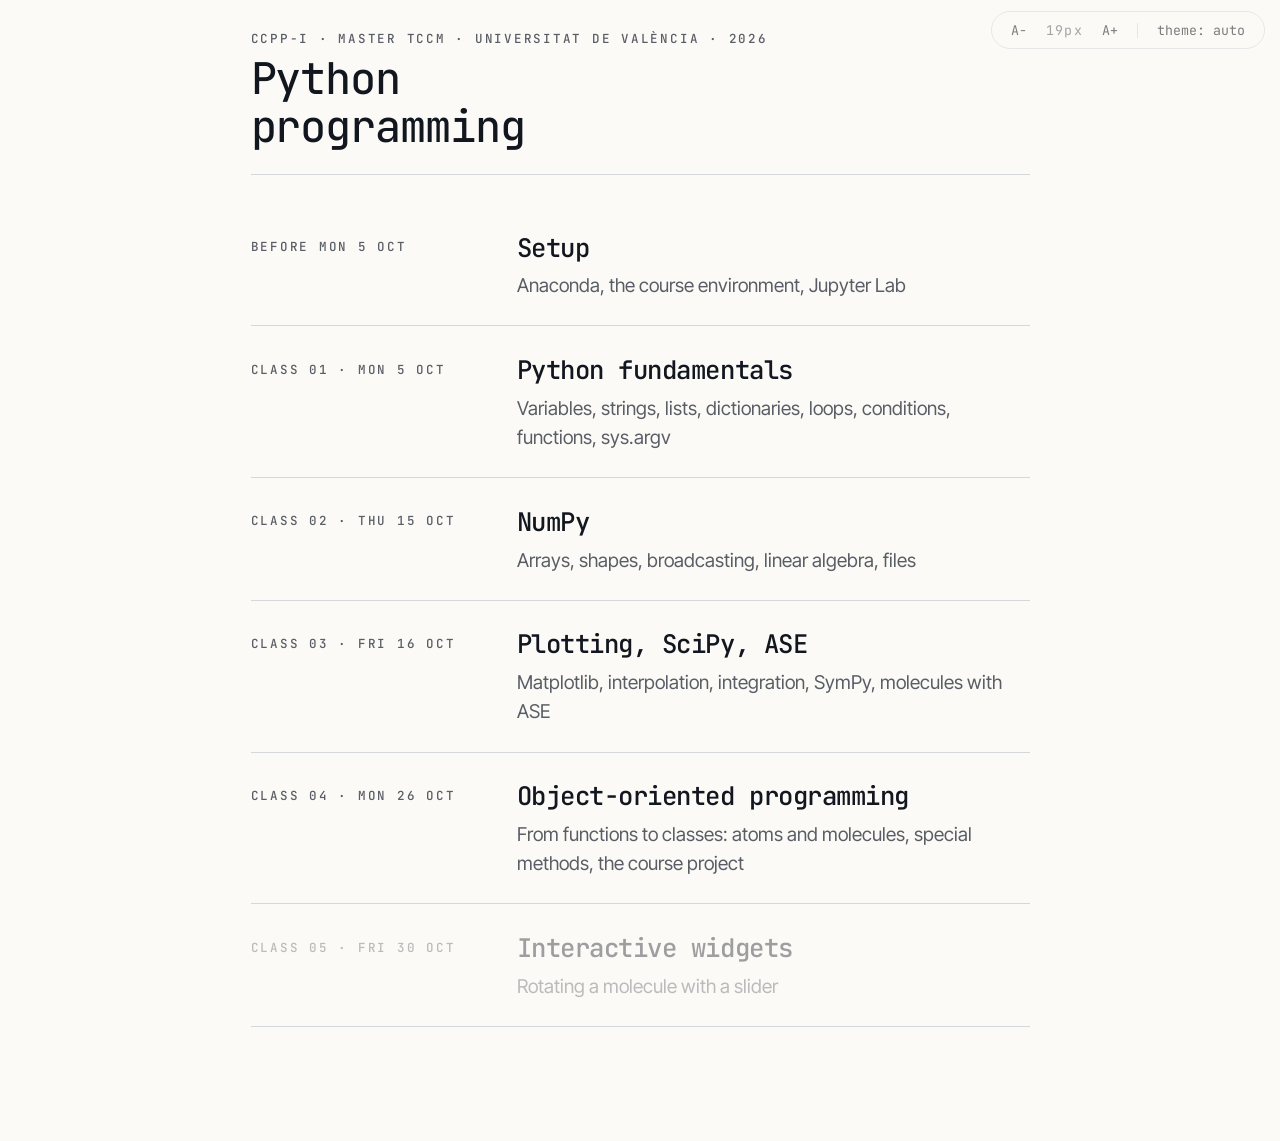
==== commit e5e55596: "Add Class 04 page: from functions to classes, course project Tooltips are now one fixed box on <body" ====
--- a/index.html
+++ b/index.html
@@ -28,7 +28,7 @@
   <li><a href="01_basics.html"><span class="caption when">Class 01 · Mon 5 Oct</span><span class="title">Python fundamentals</span><span class="what">Variables, strings, lists, dictionaries, loops, conditions, functions, sys.argv</span></a></li>
   <li><a href="02_numpy.html"><span class="caption when">Class 02 · Thu 15 Oct</span><span class="title">NumPy</span><span class="what">Arrays, shapes, broadcasting, linear algebra, files</span></a></li>
   <li><a href="03_plotting_scipy.html"><span class="caption when">Class 03 · Fri 16 Oct</span><span class="title">Plotting, SciPy, ASE</span><span class="what">Matplotlib, interpolation, integration, SymPy, molecules with ASE</span></a></li>
-  <li><span class="soon" aria-disabled="true"><span class="caption when">Class 04 · Mon 26 Oct</span><span class="title">Object-oriented programming</span><span class="what">Classes, attributes, methods, the course project</span></span></li>
+  <li><a href="04_oop.html"><span class="caption when">Class 04 · Mon 26 Oct</span><span class="title">Object-oriented programming</span><span class="what">From functions to classes: atoms and molecules, special methods, the course project</span></a></li>
   <li><span class="soon" aria-disabled="true"><span class="caption when">Class 05 · Fri 30 Oct</span><span class="title">Interactive widgets</span><span class="what">Rotating a molecule with a slider</span></span></li>
 </ul>
 </main>
--- a/course.css
+++ b/course.css
@@ -240,8 +240,9 @@
 
 /* tooltips / hover reveals */
 [data-tip] { position: relative; border-bottom: 1px dotted var(--accent); cursor: help; }
-[data-tip]:hover::after {
-  content: attr(data-tip); position: absolute; left: 0; top: 100%; z-index: 5; margin-top: .3rem;
+/* one box on <body>, placed by course.js, so code blocks that scroll do not clip it */
+#tipbox {
+  position: fixed; z-index: 50; pointer-events: none; display: none;
   background: var(--fg); color: var(--bg); font: .8rem/1.4 var(--sans);
   padding: .35rem .6rem; border-radius: 6px; white-space: pre-line; width: max-content; max-width: 28rem;
 }
